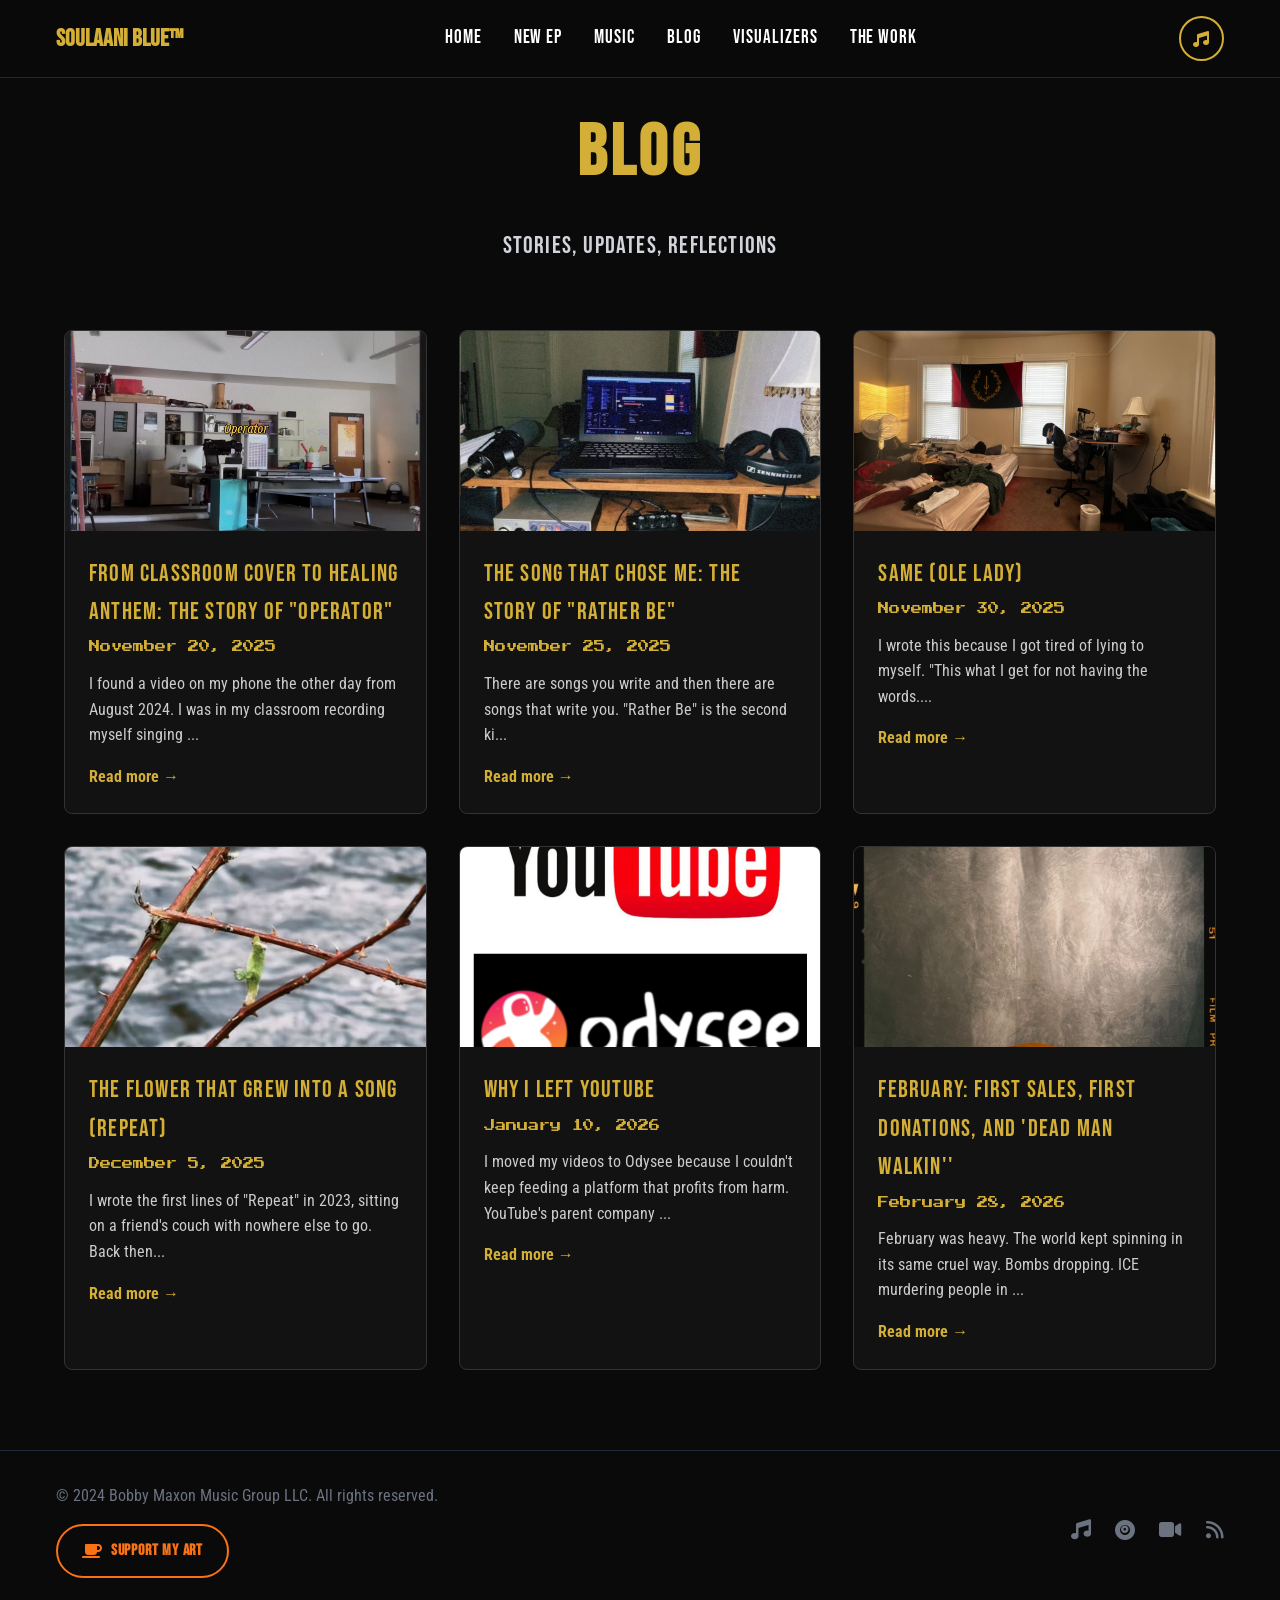
==== blog.html @ 92294f5b "Update blog.html" ====
<!DOCTYPE html>
<html lang="en">
<head>
    <meta charset="UTF-8">
    <meta name="viewport" content="width=device-width, initial-scale=1.0">
    <title>Blog - Soulaani Blue</title>
    <meta name="description" content="Stories, updates, and reflections from Soulaani Blue's journey.">
    <link rel="alternate" type="application/rss+xml" title="Soulaani Blue Blog RSS" href="/rss.xml" />

    <!-- Favicons -->
    <link rel="icon" type="image/png" href="/favicon-96x96.png" sizes="96x96" />
    <link rel="icon" type="image/svg+xml" href="/favicon.svg" />
    <link rel="shortcut icon" href="/favicon.ico" />
    <link rel="apple-touch-icon" sizes="180x180" href="/apple-touch-icon.png" />
    <meta name="apple-mobile-web-app-title" content="SoulaaniBlue" />
    <link rel="manifest" href="/site.webmanifest" />
    <link rel="icon" type="image/png" sizes="192x192" href="/web-app-manifest-192x192.png">
    <link rel="icon" type="image/png" sizes="512x512" href="/web-app-manifest-512x512.png">

    <!-- Fonts & Icons -->
    <link rel="preconnect" href="https://fonts.gstatic.com" crossorigin>
    <link href="https://fonts.googleapis.com/css2?family=Bebas+Neue&family=Roboto+Condensed:wght@400;700&family=Press+Start+2P&display=swap" rel="stylesheet">
    <link rel="stylesheet" href="https://cdnjs.cloudflare.com/ajax/libs/font-awesome/6.4.0/css/all.min.css">

    <!-- Umami Privacy-focused Analytics -->
    <script defer src="https://cloud.umami.is/script.js" data-website-id="b070a971-225f-4434-a7c5-e781f37f6ea0"></script>

    <!-- Shared stylesheet -->
    <link rel="stylesheet" href="style.css">

    <!-- Blog-only styles (not in shared style.css) -->
    <style>
        .blog-grid {
            display: grid;
            grid-template-columns: 1fr;
            gap: 2rem;
            max-width: 72rem;
            margin: 0 auto;
        }
        @media (min-width: 768px) {
            .blog-grid { grid-template-columns: repeat(2, 1fr); }
        }
        @media (min-width: 1024px) {
            .blog-grid { grid-template-columns: repeat(3, 1fr); }
        }
        .blog-title {
            font-size: 1.5rem;
            margin-bottom: 0.5rem;
        }
        .blog-meta {
            color: var(--gold);
            margin-bottom: 1rem;
        }
        .blog-excerpt {
            color: #ccc;
            margin-bottom: 1rem;
        }
        .blog-full-post p {
            margin-bottom: 1.5rem;
            font-size: 1.2rem;
        }
        .blog-full-post .lead {
            font-size: 1.4rem;
            font-weight: 300;
            border-left: 4px solid var(--gold);
            padding-left: 1.5rem;
        }
        .blog-full-post img {
            max-width: 100%;
            border-radius: 8px;
            margin: 2rem 0;
        }
        .blog-full-post .image-caption {
            text-align: center;
            color: #aaa;
            font-size: 0.9rem;
            margin-top: -1.5rem;
            margin-bottom: 2rem;
        }
        .blog-links a {
            transition: all 0.3s ease;
        }
        .blog-links a:hover {
            transform: translateY(-3px) scale(1.02);
            box-shadow: 0 8px 20px rgba(212,175,55,0.3);
        }
    </style>
</head>
<body class="min-h-screen">

    <!-- Navigation -->
    <nav class="navbar">
        <div class="container nav-inner">
            <a href="index.html" class="nav-brand">SOULAANI BLUE&trade;</a>
            <div class="nav-links">
                <a href="index.html" class="nav-link">HOME</a>
                <a href="ep.html" class="nav-link">NEW EP</a>
                <a href="music.html" class="nav-link">MUSIC</a>
                <a href="blog.html" class="nav-link">BLOG</a>
                <a href="visualizers.html" class="nav-link">VISUALIZERS</a>
                <a href="work.html" class="nav-link">THE WORK</a>
            </div>
            <div class="nav-social-desktop">
                <a href="https://audiomack.com/soulaaniblue" target="_blank" class="social-icon" aria-label="Audiomack"><i class="fas fa-music"></i></a>
            </div>
            <button class="mobile-menu-toggle" id="menu-toggle" aria-expanded="false" aria-label="Toggle mobile menu">
                <i class="fas fa-bars"></i>
            </button>
        </div>
        <div class="mobile-menu" id="mobile-menu">
            <a href="index.html" class="nav-link">HOME</a>
            <a href="ep.html" class="nav-link">NEW EP</a>
            <a href="music.html" class="nav-link">MUSIC</a>
            <a href="blog.html" class="nav-link">BLOG</a>
            <a href="visualizers.html" class="nav-link">VISUALIZERS</a>
            <a href="work.html" class="nav-link">THE WORK</a>
            <div class="mobile-social">
                <a href="https://audiomack.com/soulaaniblue" target="_blank" class="social-icon"><i class="fas fa-music"></i></a>
                <a href="https://rednote.com/Soulaaniblue" target="_blank" class="social-icon"><i class="fas fa-record-vinyl"></i></a>
                <a href="https://odysee.com/@soulaaniblue:f" target="_blank" class="social-icon"><i class="fas fa-video"></i></a>
            </div>
        </div>
    </nav>

    <!-- Main Content -->
    <main class="pt-24 pb-20">
        <div class="container">
            <h1 class="text-5xl md:text-7xl font-bold mb-4 text-center text-gold slide-up">BLOG</h1>
            <h2 class="text-xl md:text-2xl text-gray-300 mb-16 text-center slide-up delay-100">STORIES, UPDATES, REFLECTIONS</h2>
            <div class="blog-grid slide-up delay-200" id="blog-grid"></div>
        </div>
    </main>

    <!-- Footer -->
    <footer class="footer">
        <div class="container footer-inner">
            <div class="footer-copyright">
                <p>&copy; 2024 Bobby Maxon Music Group LLC. All rights reserved.</p>
                <a href="https://buymeacoffee.com/soulaaniblue" target="_blank" class="btn btn--orange inline-flex mt-4">
                    <i class="fas fa-coffee mr-2"></i> SUPPORT MY ART
                </a>
            </div>
            <div class="footer-links">
                <a href="https://audiomack.com/soulaaniblue" target="_blank" aria-label="Audiomack"><i class="fas fa-music"></i></a>
                <a href="https://rednote.com/Soulaaniblue" target="_blank" aria-label="Rednote"><i class="fas fa-record-vinyl"></i></a>
                <a href="https://odysee.com/@soulaaniblue:f" target="_blank" aria-label="Odysee"><i class="fas fa-video"></i></a>
                <a href="/rss.xml" target="_blank" aria-label="RSS Feed"><i class="fas fa-rss"></i></a>
            </div>
        </div>
    </footer>

    <!-- Modal for Full Post -->
    <div id="postModal" class="modal">
        <div class="modal-content">
            <span class="close-modal" id="closeModalBtn">&times;</span>
            <div id="modalContent"></div>
        </div>
    </div>

    <!-- Newsletter Popup -->
    <div id="newsletter-popup" class="newsletter-overlay hidden">
        <div class="newsletter-box">
            <button id="close-popup" class="newsletter-close">&times;</button>
            <h3 class="text-2xl font-bold text-gold mb-3">Stay Connected</h3>
            <p class="text-gray-300 mb-6">Get new music, stories, and mutual aid updates straight to your inbox.</p>
            <form class="newsletter-form" action="https://formspree.io/f/xvgaqgjb" method="POST">
                <input type="text" name="name" placeholder="Your Name" required>
                <input type="email" name="email" placeholder="Your Email" required>
                <button type="submit" class="btn--subscribe w-full">SUBSCRIBE</button>
            </form>
            <p class="text-xs text-gray-500 mt-4 text-center">No spam, only real updates. Unsubscribe anytime.</p>
        </div>
    </div>

    <!-- Shared site scripts (mobile menu + newsletter popup) -->
    <script src="site.js" defer></script>

    <!-- Blog data and rendering -->
    <script src="blog.js" defer></script>
</body>
</html>
---- style.css ----
/* ===== CSS Custom Properties ===== */
:root {
    --gold: #D4AF37;
    --deep-red: #8B0000;
    --soft-blue: #1E90FF;
    --black: #000;
    --rich-black: #0A0A0A;
    --color-white: #fff;
    --color-red: #8B0000;
    --color-gold: #D4AF37;
    --color-black: #000;
    --earth-brown: #8B7355;
    --warm-cream: #F5F1E6;
    --soft-green: #3A5F49;
    --gray-800: #1F2937;
    --gray-900: #111827;
    --orange-500: #F97316;
    --orange-600: #EA580C;
    --purple-600: #9333EA;
    --teal-500: #14B8A6;
}

/* ===== Reset & Base ===== */
*, *::before, *::after { box-sizing: border-box; margin: 0; padding: 0; }
body {
    font-family: 'Roboto Condensed', 'Lato', sans-serif;
    font-weight: 400;
    line-height: 1.6;
    background-color: var(--rich-black);
    color: #fff;
    scroll-behavior: smooth;
    overflow-x: hidden;
}
a { text-decoration: none; color: inherit; }

/* ===== Typography ===== */
h1, h2, h3, h4, h5, h6,
.impact-font,
.nav-link,
button,
.gold-text {
    font-family: 'Bebas Neue', 'Montserrat', sans-serif;
    letter-spacing: 0.05em;
    text-transform: uppercase;
    font-weight: 400;
}
h1 { font-size: 5rem; }
h2 { font-size: 3.5rem; }
h3 { font-size: 2.5rem; }
h4 { font-size: 1.8rem; }

.pixel-font,
.release-badge,
.new-badge,
.blog-meta {
    font-family: 'Press Start 2P', cursive;
    text-transform: none;
    letter-spacing: 0;
    font-size: 0.7rem;
    line-height: 1.4;
}

/* ===== Utility Helpers (kept minimal) ===== */
.text-gold { color: var(--gold); }
.text-white { color: #fff; }
.text-gray-300 { color: #d1d5db; }
.text-gray-400 { color: #9ca3af; }
.text-gray-500 { color: #6b7280; }
.text-black { color: #000; }
.text-center { text-align: center; }
.text-right { text-align: right; }
.text-sm { font-size: 0.875rem; }
.text-xs { font-size: 0.75rem; }
.mb-2 { margin-bottom: 0.5rem; }
.mb-4 { margin-bottom: 1rem; }
.mb-6 { margin-bottom: 1.5rem; }
.mb-8 { margin-bottom: 2rem; }
.mb-12 { margin-bottom: 3rem; }
.mb-16 { margin-bottom: 4rem; }
.mt-4 { margin-top: 1rem; }
.mt-6 { margin-top: 1.5rem; }
.mt-8 { margin-top: 2rem; }
.mt-12 { margin-top: 3rem; }
.mr-2 { margin-right: 0.5rem; }
.mr-3 { margin-right: 0.75rem; }
.font-bold { font-weight: 700; }
.rounded-full { border-radius: 9999px; }
.rounded-lg { border-radius: 0.5rem; }
.rounded-xl { border-radius: 0.75rem; }
.shadow-2xl { box-shadow: 0 25px 50px -12px rgba(0,0,0,0.5); }
.w-full { width: 100%; }
.h-full { height: 100%; }
.max-w-2xl { max-width: 42rem; }
.max-w-3xl { max-width: 48rem; }
.max-w-4xl { max-width: 56rem; }
.max-w-5xl { max-width: 64rem; }
.max-w-md { max-width: 28rem; }
.max-w-lg { max-width: 32rem; }
.relative { position: relative; }
.absolute { position: absolute; }
.fixed { position: fixed; }
.hidden { display: none; }
.block { display: block; }
.inline-block { display: inline-block; }
.inline-flex { display: inline-flex; }
.flex { display: flex; }
.flex-col { flex-direction: column; }
.items-center { align-items: center; }
.justify-center { justify-content: center; }
.justify-between { justify-content: space-between; }
.gap-4 { gap: 1rem; }
.gap-6 { gap: 1.5rem; }
.gap-8 { gap: 2rem; }
.gap-12 { gap: 3rem; }
.space-x-4 > * + * { margin-left: 1rem; }
.space-x-6 > * + * { margin-left: 1.5rem; }
.space-x-8 > * + * { margin-left: 2rem; }
.space-y-4 > * + * { margin-top: 1rem; }
.space-y-2 > * + * { margin-top: 0.5rem; }

/* ===== Layout Containers ===== */
.container {
    width: 100%;
    max-width: 1200px;
    margin-left: auto;
    margin-right: auto;
    padding-left: 1rem;
    padding-right: 1rem;
}

/* ===== Skip Navigation ===== */
.skip-nav {
    position: absolute;
    top: -40px;
    left: 6px;
    background: var(--gold);
    color: var(--black);
    padding: 8px;
    text-decoration: none;
    font-weight: bold;
    z-index: 10000;
    border-radius: 0 0 4px 4px;
    transition: top 0.3s ease;
}
.skip-nav:focus { top: 0; }

/* ===== Navigation ===== */
.navbar {
    position: fixed;
    width: 100%;
    z-index: 50;
    background-color: rgba(10,10,10,0.95);
    border-bottom: 1px solid #1F2937;
}
.nav-inner {
    display: flex;
    justify-content: space-between;
    align-items: center;
    padding: 1rem;
}
.nav-brand {
    font-family: 'Bebas Neue', sans-serif;
    font-size: 1.5rem;
    line-height: 2rem;
    font-weight: 700;
    color: var(--gold);
}
.nav-links {
    display: none; /* hidden on mobile */
    gap: 2rem;
}
@media (min-width: 768px) {
    .nav-links { display: flex; }
}
.nav-link {
    font-size: 1.2rem;
    color: #fff;
    position: relative;
    transition: color 0.3s ease;
}
.nav-link:hover { color: var(--gold); }
.nav-link::after {
    content: '';
    position: absolute;
    width: 0;
    height: 3px;
    bottom: -5px;
    left: 0;
    background: linear-gradient(90deg, var(--gold), var(--deep-red));
    transition: width 0.4s ease;
}
.nav-link:hover::after { width: 100%; }

.nav-social-desktop {
    display: none; /* hidden on mobile */
    align-items: center;
    gap: 1rem;
}
@media (min-width: 768px) {
    .nav-social-desktop { display: flex; }
}

.mobile-menu-toggle {
    display: block;
    background: none;
    border: none;
    color: var(--gold);
    font-size: 1.5rem;
    cursor: pointer;
}
@media (min-width: 768px) {
    .mobile-menu-toggle { display: none; }
}

/* Mobile dropdown */
.mobile-menu {
    display: none;
    flex-direction: column;
    gap: 1rem;
    padding: 1rem;
    background-color: rgba(10,10,10,0.95);
    border-top: 1px solid #1F2937;
}
.mobile-menu.open { display: flex; }
.mobile-menu .nav-link { color: var(--gold); }
.mobile-menu .nav-link:hover { color: #fff; }
.mobile-social {
    display: flex;
    justify-content: center;
    gap: 1rem;
    padding-top: 1rem;
}

/* Social icons (reusable) */
.social-icon {
    width: 45px;
    height: 45px;
    display: flex;
    align-items: center;
    justify-content: center;
    border-radius: 50%;
    border: 2px solid var(--gold);
    color: var(--gold);
    transition: all 0.3s ease;
}
.social-icon:hover {
    transform: scale(1.1) translateY(-5px);
    background: var(--gold);
    color: black;
}

/* ===== Hero Section ===== */
.hero-section {
    background: linear-gradient(rgba(10,10,10,0.65), rgba(10,10,10,0.85)), url('/images/hero.webp');
    background-size: cover;
    background-position: center center;
    background-repeat: no-repeat;
    background-attachment: fixed;
    min-height: 100vh;
    position: relative;
    padding-top: 6rem;
    display: flex;
    align-items: center;
    justify-content: center;
}

/* ===== Buttons ===== */
.btn {
    display: inline-flex;
    align-items: center;
    justify-content: center;
    padding: 0.75rem 1.5rem;
    border-radius: 9999px;
    font-weight: 700;
    font-family: 'Bebas Neue', sans-serif;
    letter-spacing: 0.05em;
    text-transform: uppercase;
    transition: all 0.3s ease;
    cursor: pointer;
    border: 2px solid transparent;
}
.btn--gold {
    border-color: var(--gold);
    color: var(--gold);
    background: transparent;
}
.btn--gold:hover {
    background: rgba(212,175,55,0.1);
    transform: translateY(-3px) scale(1.02);
    box-shadow: 0 8px 20px rgba(212,175,55,0.3);
}
.btn--orange {
    border-color: var(--orange-500);
    color: var(--orange-500);
    background: transparent;
}
.btn--orange:hover {
    background: rgba(249,115,22,0.1);
    transform: translateY(-3px) scale(1.02);
    box-shadow: 0 8px 20px rgba(249,115,22,0.3);
}
.btn--audiomack {
    background-color: #ff6900;
    color: white;
}
.btn--audiomack:hover {
    background-color: #e65c00;
    transform: translateY(-2px) scale(1.02);
    box-shadow: 0 8px 20px rgba(255,105,0,0.3);
}
.btn--bandcamp {
    background-color: #629aa9;
    color: white;
}
.btn--bandcamp:hover {
    background-color: #4f7e8a;
    transform: translateY(-2px) scale(1.02);
    box-shadow: 0 8px 20px rgba(98,154,169,0.3);
}
.btn--purple {
    border-color: var(--purple-600);
    color: white;
    background: transparent;
}
.btn--purple:hover {
    background: rgba(147,51,234,0.1);
    transform: translateY(-3px) scale(1.02);
    box-shadow: 0 8px 20px rgba(147,51,234,0.3);
}
.btn--subscribe {
    background: linear-gradient(to right, #D4AF37, #ca8a04);
    color: black;
    padding: 0.75rem 1.5rem;
    border-radius: 0.5rem;
    font-weight: 700;
    transition: all 0.3s ease;
}
.btn--subscribe:hover {
    background: linear-gradient(to right, #e5c158, #dba108);
    transform: translateY(-2px);
}

/* ===== Music Cards ===== */
.music-card {
    background: rgba(20,20,20,0.7);
    border: 1px solid rgba(212,175,55,0.1);
    padding: 2rem;
    border-radius: 8px;
    display: flex;
    flex-direction: column;
    align-items: center;
    text-align: center;
    gap: 1.5rem;
    transition: all 0.4s cubic-bezier(0.175, 0.885, 0.32, 1.275);
}
@media (min-width: 768px) {
    .music-card {
        flex-direction: row;
        text-align: left;
    }
}
.music-card:hover {
    transform: translateY(-8px);
    background: rgba(30,30,30,0.9);
    box-shadow: 0 15px 30px rgba(212,175,55,0.15);
    border-color: rgba(212,175,55,0.3);
}
.music-card__image {
    width: 100%;
    max-width: 300px;
    height: auto;
    border-radius: 8px;
    flex-shrink: 0;
}
.music-card__content {
    flex: 1;
}

/* ===== EP Card ===== */
.ep-card {
    display: block;
    text-align: center;
    background: rgba(15,15,15,0.9);
    border-top: 4px solid var(--deep-red);
    padding: 2rem;
    border-radius: 8px;
    transition: all 0.4s ease;
}
.ep-card:hover {
    transform: translateY(-5px);
    box-shadow: 0 10px 25px rgba(139,0,0,0.2);
    border-top: 4px solid var(--gold);
}

/* ===== Blog Card ===== */
.blog-card {
    background: rgba(20,20,20,0.8);
    border: 1px solid #333;
    border-radius: 8px;
    overflow: hidden;
    cursor: pointer;
    transition: transform 0.3s ease, box-shadow 0.3s ease, border-color 0.3s ease;
}
.blog-card:hover {
    transform: translateY(-5px);
    box-shadow: 0 10px 25px rgba(212,175,55,0.2);
    border-color: var(--gold);
}
.blog-card__image {
    height: 200px;
    background-size: cover;
    background-position: center;
}
.blog-card__body {
    padding: 1.5rem;
}
.read-more {
    color: var(--gold);
    font-weight: bold;
    transition: all 0.3s ease;
}
.read-more:hover {
    color: #fff;
    transform: translateX(5px);
    display: inline-block;
}

/* ===== Modal ===== */
.modal {
    display: none;
    position: fixed;
    top: 0;
    left: 0;
    width: 100%;
    height: 100%;
    background: rgba(0,0,0,0.95);
    z-index: 1000;
    overflow-y: auto;
}
.modal.active { display: block; }
.modal-content {
    max-width: 800px;
    margin: 80px auto;
    padding: 2rem;
    background: var(--rich-black);
    border: 1px solid var(--gold);
    border-radius: 8px;
    position: relative;
}
.close-modal {
    position: absolute;
    top: 10px;
    right: 20px;
    font-size: 2rem;
    color: var(--gold);
    cursor: pointer;
    transition: transform 0.3s ease;
}
.close-modal:hover { transform: scale(1.2); }

/* ===== Footer ===== */
.footer {
    border-top: 1px solid #1F2937;
    background-color: rgba(10,10,10,0.95);
    padding: 2rem 0;
}
.footer-inner {
    display: flex;
    flex-direction: column;
    align-items: center;
    gap: 1rem;
}
@media (min-width: 768px) {
    .footer-inner { flex-direction: row; justify-content: space-between; }
}
.footer-copyright {
    text-align: center;
    color: #6b7280;
    margin-bottom: 1rem;
}
@media (min-width: 768px) {
    .footer-copyright { text-align: left; margin-bottom: 0; }
}
.footer-links {
    display: flex;
    gap: 1.5rem;
}
.footer-links a {
    color: #6b7280;
    font-size: 1.25rem;
    transition: color 0.3s ease;
}
.footer-links a:hover { color: var(--gold); }

/* ===== Newsletter Popup ===== */
.newsletter-overlay {
    position: fixed;
    inset: 0;
    display: flex;
    align-items: center;
    justify-content: center;
    z-index: 50;
    background: rgba(0,0,0,0.7);
    backdrop-filter: blur(3px);
    transition: opacity 0.3s ease;
}
.newsletter-overlay.hidden { display: none; }
.newsletter-box {
    background: var(--rich-black);
    border: 1px solid var(--gold);
    border-radius: 0.5rem;
    padding: 2rem;
    max-width: 28rem;
    width: 90%;
    position: relative;
    box-shadow: 0 25px 50px -12px rgba(0,0,0,0.5);
}
.newsletter-close {
    position: absolute;
    top: 0.5rem;
    right: 0.5rem;
    background: none;
    border: none;
    color: #9ca3af;
    font-size: 1.5rem;
    cursor: pointer;
    transition: color 0.3s ease;
}
.newsletter-close:hover { color: var(--gold); }
.newsletter-form input {
    width: 100%;
    padding: 0.75rem 1rem;
    background: #1F2937;
    border: none;
    border-radius: 0.5rem;
    color: white;
    margin-bottom: 1rem;
}
.newsletter-form input:focus {
    outline: 2px solid var(--gold);
}

/* ===== Work Page Overrides (scoped) ===== */
body.work-page {
    background-color: var(--warm-cream);
    color: #333;
}
.work-page h1,
.work-page h2,
.work-page h3,
.work-page .nav-link {
    color: var(--earth-brown);
}
.work-page .nav-link::after {
    background: linear-gradient(90deg, var(--earth-brown), var(--soft-green));
}
.work-page .section-title {
    font-size: 2rem;
    margin: 4rem 0 2rem;
    color: var(--soft-green);
    border-bottom: 2px solid rgba(139,115,85,0.1);
    padding-bottom: 0.5rem;
}
.work-page .content-block {
    margin-bottom: 2.5rem;
    padding: 2rem;
    background: rgba(255,255,255,0.9);
    border-radius: 8px;
    box-shadow: 0 4px 12px rgba(0,0,0,0.05);
}
.work-page .quote {
    font-size: 1.25rem;
    font-style: italic;
    color: var(--earth-brown);
    border-left: 3px solid var(--soft-green);
    padding-left: 1.5rem;
    margin: 2rem 0;
}
.work-page .action-buttons {
    display: flex;
    flex-direction: column;
    gap: 1.5rem;
    margin: 3rem 0;
}
@media (min-width: 768px) {
    .work-page .action-buttons { flex-direction: row; justify-content: center; }
}
.work-page .btn-music {
    background: linear-gradient(135deg, var(--earth-brown), #A68A64);
    color: white;
    padding: 1rem 2rem;
    border-radius: 50px;
    font-weight: 700;
    font-family: 'Bebas Neue', sans-serif;
    letter-spacing: 0.05em;
    text-transform: uppercase;
    text-align: center;
}
.work-page .btn-donate {
    background: linear-gradient(135deg, var(--soft-green), #4A7D5E);
    color: white;
    padding: 1rem 2rem;
    border-radius: 50px;
    font-weight: 700;
    font-family: 'Bebas Neue', sans-serif;
    letter-spacing: 0.05em;
    text-transform: uppercase;
    text-align: center;
}
.work-page .values-grid {
    display: grid;
    grid-template-columns: repeat(auto-fit, minmax(250px,1fr));
    gap: 2rem;
    margin: 3rem 0;
}
.work-page .value-item {
    text-align: center;
    padding: 2rem;
    background: rgba(255,255,255,0.9);
    border-radius: 8px;
    box-shadow: 0 4px 12px rgba(0,0,0,0.05);
}

/* ===== Animations & Effects ===== */
.fade-in { animation: fadeIn 1.2s ease-out forwards; }
@keyframes fadeIn { from { opacity: 0; } to { opacity: 1; } }
.slide-up {
    opacity: 0;
    transform: translateY(30px);
    animation: slideUp 1s cubic-bezier(0.22,0.61,0.36,1) forwards;
}
@keyframes slideUp {
    from { transform: translateY(30px); opacity: 0; }
    to { transform: translateY(0); opacity: 1; }
}
.delay-100 { animation-delay: 100ms; }
.delay-200 { animation-delay: 200ms; }
.delay-300 { animation-delay: 300ms; }
.delay-400 { animation-delay: 400ms; }
.delay-500 { animation-delay: 500ms; }

.btn-pulse {
    animation: pulse 2s infinite;
    position: relative;
    overflow: hidden;
}
.btn-pulse::before {
    content: '';
    position: absolute;
    top: 0;
    left: -100%;
    width: 100%;
    height: 100%;
    background: linear-gradient(90deg, transparent, rgba(255,255,255,0.2), transparent);
    animation: shine 3s infinite;
}
@keyframes pulse {
    0% { box-shadow: 0 0 0 0 rgba(212,175,55,0.7); }
    70% { box-shadow: 0 0 0 15px rgba(212,175,55,0); }
    100% { box-shadow: 0 0 0 0 rgba(212,175,55,0); }
}
@keyframes shine {
    100% { transform: translateX(100%); }
}

@keyframes bounce {
    0%,20%,50%,80%,100% { transform: translateY(0); }
    40% { transform: translateY(-20px); }
    60% { transform: translateY(-10px); }
}
.animate-bounce { animation: bounce 2s infinite; }

::-webkit-scrollbar { width: 8px; }
::-webkit-scrollbar-track { background: var(--rich-black); }
::-webkit-scrollbar-thumb { background: var(--gold); border-radius: 4px; }
::-webkit-scrollbar-thumb:hover { background: #c9a227; }

/* ===== Additional utility classes used by index.html and others ===== */
.bg-deep-red { background-color: var(--deep-red); }
.bg-rich-black { background-color: var(--rich-black); }
.bg-gray-900 { background-color: var(--gray-900); }
.gold-border { border-color: var(--gold); }
.border-gold-500 { border-color: var(--gold); }
.hover\:text-gold-500:hover { color: var(--gold); }
.text-gold-500 { color: var(--gold); }

/* ===== Missing utility classes (commonly used in the site) ===== */

/* Font Sizes */
.text-xl   { font-size: 1.25rem; }
.text-2xl  { font-size: 1.5rem; }
.text-3xl  { font-size: 1.875rem; }
.text-4xl  { font-size: 2.25rem; }
.text-5xl  { font-size: 3rem; }
.text-7xl  { font-size: 4.5rem; }
.text-8xl  { font-size: 6rem; }

@media (min-width: 768px) {
    .md\:text-2xl  { font-size: 1.5rem; }
    .md\:text-4xl  { font-size: 2.25rem; }
    .md\:text-5xl  { font-size: 3rem; }
    .md\:text-7xl  { font-size: 4.5rem; }
    .md\:text-8xl  { font-size: 6rem; }
}

/* Letter Spacing */
.tracking-wider { letter-spacing: 0.05em; }
.tracking-tight { letter-spacing: -0.025em; }

/* Line Height */
.leading-relaxed { line-height: 1.625; }

/* Grid helpers */
.grid {
    display: grid;
}
.grid-cols-1 {
    grid-template-columns: repeat(1, minmax(0, 1fr));
}
@media (min-width: 768px) {
    .md\:grid-cols-2 { grid-template-columns: repeat(2, minmax(0, 1fr)); }
}
@media (min-width: 1024px) {
    .lg\:grid-cols-3 { grid-template-columns: repeat(3, minmax(0, 1fr)); }
}

/* Additional margin/padding helpers */
.mx-auto { margin-left: auto; margin-right: auto; }
.my-12 { margin-top: 3rem; margin-bottom: 3rem; }
.pt-24 { padding-top: 6rem; }
.pb-20 { padding-bottom: 5rem; }
.py-16 { padding-top: 4rem; padding-bottom: 4rem; }
.py-20 { padding-top: 5rem; padding-bottom: 5rem; }
.px-4 { padding-left: 1rem; padding-right: 1rem; }
.p-4 { padding: 1rem; }
.p-6 { padding: 1.5rem; }
.p-8 { padding: 2rem; }
.space-y-4 > * + * { margin-top: 1rem; }

/* Background opacity helpers */
.bg-opacity-50 { background-color: rgba(0,0,0,0.5); }
.bg-opacity-95 { background-color: rgba(10,10,10,0.95); }

/* Hover transform helpers */
.hover\:scale-105:hover { transform: scale(1.05); }
.hover\:shadow-xl:hover { box-shadow: 0 20px 25px -5px rgba(0,0,0,0.1), 0 10px 10px -5px rgba(0,0,0,0.04); }
.hover\:shadow-yellow-500\/30:hover { box-shadow: 0 10px 15px -3px rgba(212,175,55,0.3); }
.hover\:shadow-purple-500\/30:hover { box-shadow: 0 10px 15px -3px rgba(147,51,234,0.3); }
.hover\:shadow-orange-500\/30:hover { box-shadow: 0 10px 15px -3px rgba(249,115,22,0.3); }
.hover\:shadow-green-500\/30:hover { box-shadow: 0 10px 15px -3px rgba(34,197,94,0.3); }
.hover\:shadow-red-500\/30:hover { box-shadow: 0 10px 15px -3px rgba(239,68,68,0.3); }

/* More hover colors */
.hover\:bg-yellow-900:hover { background-color: rgba(120,53,15,0.2); }
.hover\:bg-purple-900:hover { background-color: rgba(88,28,135,0.2); }
.hover\:bg-orange-900:hover { background-color: rgba(124,45,18,0.2); }
.hover\:bg-gray-700:hover { background-color: #374151; }

/* Transform helpers */
.rotate-0 { transform: rotate(0deg); }
.hover\:rotate-1:hover { transform: rotate(1deg); }
.active\:scale-95:active { transform: scale(0.95); }
.active\:translate-y-0:active { transform: translateY(0); }

/* Gradient backgrounds */
.bg-gradient-to-r { background-image: linear-gradient(to right, var(--tw-gradient-from), var(--tw-gradient-to)); }
.bg-gradient-to-b { background-image: linear-gradient(to bottom, var(--tw-gradient-from), var(--tw-gradient-to)); }
.from-yellow-500 { --tw-gradient-from: #eab308; }
.from-yellow-600 { --tw-gradient-from: #ca8a04; }
.to-yellow-600 { --tw-gradient-to: #ca8a04; }
.to-yellow-800 { --tw-gradient-to: #854d0e; }
.from-green-600 { --tw-gradient-from: #16a34a; }
.to-green-800 { --tw-gradient-to: #166534; }
.from-red-800 { --tw-gradient-from: #991b1b; }
.to-red-900 { --tw-gradient-to: #7f1d1d; }
.from-rich-black { --tw-gradient-from: var(--rich-black); }
.to-gray-900 { --tw-gradient-to: var(--gray-900); }

/* General transition */
.transition { transition: all 0.3s ease; }
.transition-all { transition: all 0.3s ease; }
.duration-300 { transition-duration: 0.3s; }
.duration-500 { transition-duration: 0.5s; }

/* Border helpers */
.border-2 { border-width: 2px; }
.border-4 { border-width: 4px; }
.border-b { border-bottom-width: 1px; }
.border-t { border-top-width: 1px; }
.border-gray-800 { border-color: #1F2937; }
.border-gray-200 { border-color: #e5e7eb; }
.border-white { border-color: #fff; }
.border-orange-500 { border-color: var(--orange-500); }
.border-purple-500 { border-color: #8b5cf6; }
.border-orange-300 { border-color: #fdba74; }

/* Ring for focus */
.focus\:ring-2:focus { outline: 2px solid var(--tw-ring-color); }
.focus\:ring-gold-500:focus { --tw-ring-color: var(--gold); }

/* Text colors */
.text-orange-500 { color: #f97316; }
.text-purple-500 { color: #8b5cf6; }
.text-teal-500 { color: #14b8a6; }
.text-green-400 { color: #4ade80; }
.text-orange-300 { color: #fdba74; }
.text-orange-200 { color: #fed7aa; }
.text-warm-cream { color: var(--warm-cream); }
.text-earth-brown { color: var(--earth-brown); }

/* Width helpers */
.max-w-xs { max-width: 20rem; }
.max-w-2xl { max-width: 42rem; }
.max-w-6xl { max-width: 72rem; }

/* Height and shadow helpers for the progress bar */
.h-6 { height: 1.5rem; }
.shadow-inner { box-shadow: inset 0 2px 4px rgba(0,0,0,0.1); }

/* Animation */
.animate-pulse { animation: pulse 2s cubic-bezier(0.4, 0, 0.6, 1) infinite; }
@keyframes pulse {
    0%, 100% { opacity: 1; }
    50% { opacity: .5; }
}

/* Group hover */
.group:hover .group-hover\:text-gold-500 { color: var(--gold); }
.group:hover .group-hover\:scale-110 { transform: scale(1.1); }
.group:hover .group-hover\:underline { text-decoration: underline; }

/* Additional margin top */
.mt-2 { margin-top: 0.5rem; }
.mt-16 { margin-top: 4rem; }
.mt-24 { margin-top: 6rem; }
.mb-10 { margin-bottom: 2.5rem; }
.mb-3 { margin-bottom: 0.75rem; }
.ml-2 { margin-left: 0.5rem; }

/* Padding helpers */
.pt-32 { padding-top: 8rem; }
.pt-4 { padding-top: 1rem; }
.py-3 { padding-top: 0.75rem; padding-bottom: 0.75rem; }
.py-4 { padding-top: 1rem; padding-bottom: 1rem; }
.px-6 { padding-left: 1.5rem; padding-right: 1.5rem; }
.px-8 { padding-left: 2rem; padding-right: 2rem; }
.py-2 { padding-top: 0.5rem; padding-bottom: 0.5rem; }

/* Override some default heading sizes for smaller screens */
@media (max-width: 768px) {
    h1 { font-size: 3rem; }
    h2 { font-size: 2.5rem; }
}
/* ===== Override browser autofill styles ===== */
input:-webkit-autofill,
input:-webkit-autofill:hover,
input:-webkit-autofill:focus,
input:-webkit-autofill:active {
    -webkit-box-shadow: 0 0 0 1000px #1F2937 inset !important;
    -webkit-text-fill-color: #fff !important;
    caret-color: #fff;
    transition: background-color 5000s ease-in-out 0s;
}
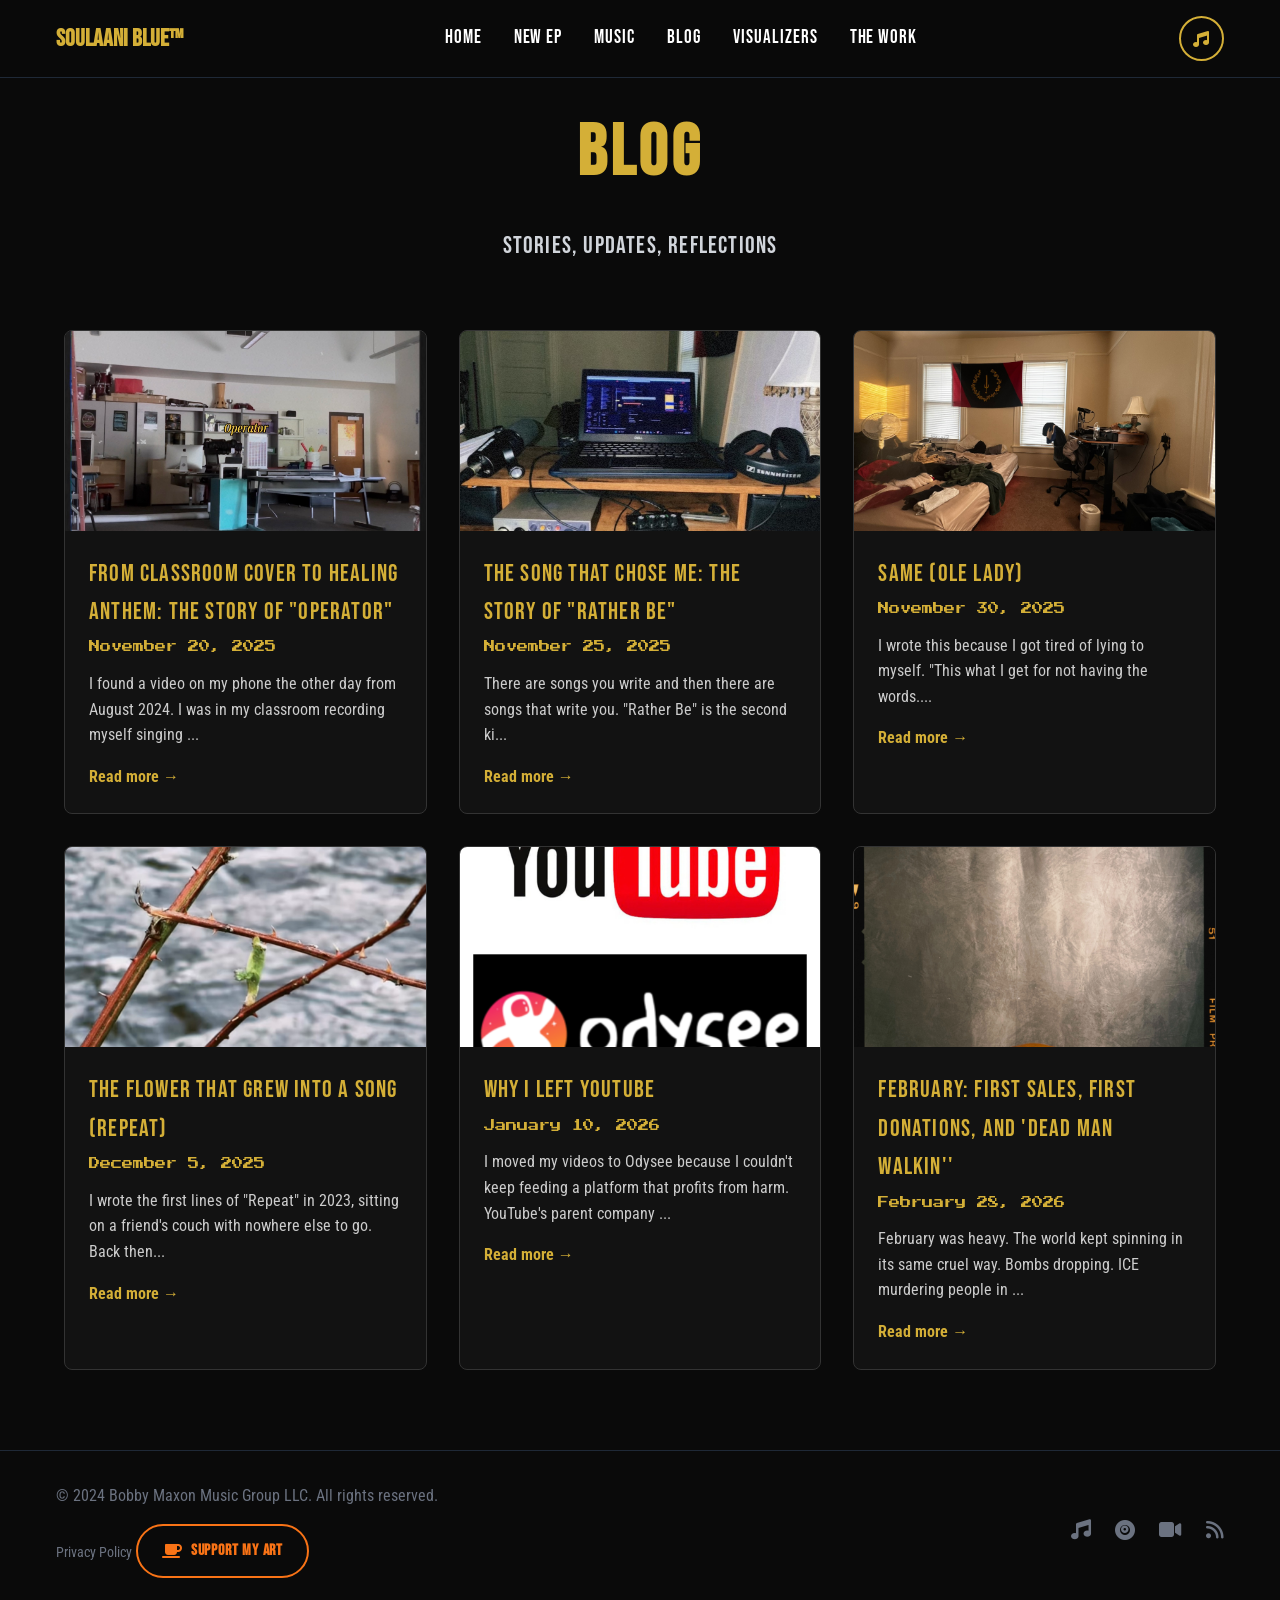
==== commit c5c60063: "Refactor footer section with accessibility improvements" ====
--- a/blog.html
+++ b/blog.html
@@ -54,6 +54,12 @@
         .blog-excerpt {
             color: #ccc;
             margin-bottom: 1rem;
+        }
+        .blog-card__image {
+            width: 100%;
+            height: 200px;
+            object-fit: cover;
+            display: block;
         }
         .blog-full-post p {
             margin-bottom: 1.5rem;
@@ -132,22 +138,23 @@
     </main>
 
     <!-- Footer -->
-    <footer class="footer">
-        <div class="container footer-inner">
-            <div class="footer-copyright">
-                <p>&copy; 2024 Bobby Maxon Music Group LLC. All rights reserved.</p>
-                <a href="https://buymeacoffee.com/soulaaniblue" target="_blank" class="btn btn--orange inline-flex mt-4">
-                    <i class="fas fa-coffee mr-2"></i> SUPPORT MY ART
-                </a>
-            </div>
-            <div class="footer-links">
-                <a href="https://audiomack.com/soulaaniblue" target="_blank" aria-label="Audiomack"><i class="fas fa-music"></i></a>
-                <a href="https://rednote.com/Soulaaniblue" target="_blank" aria-label="Rednote"><i class="fas fa-record-vinyl"></i></a>
-                <a href="https://odysee.com/@soulaaniblue:f" target="_blank" aria-label="Odysee"><i class="fas fa-video"></i></a>
-                <a href="/rss.xml" target="_blank" aria-label="RSS Feed"><i class="fas fa-rss"></i></a>
-            </div>
+    <footer class="footer" aria-label="Site footer">
+    <div class="container footer-inner">
+        <div class="footer-copyright">
+            <p>&copy; 2024 Bobby Maxon Music Group LLC. All rights reserved.</p>
+            <a href="/privacy.html" class="text-gray-500 hover:text-gold-500 text-sm">Privacy Policy</a>
+            <a href="https://buymeacoffee.com/soulaaniblue" target="_blank" rel="noopener noreferrer" class="btn btn--orange inline-flex mt-4">
+                <i class="fas fa-coffee mr-2"></i>SUPPORT MY ART
+            </a>
         </div>
-    </footer>
+        <div class="footer-links">
+            <a href="https://audiomack.com/soulaaniblue" target="_blank" rel="noopener noreferrer"><i class="fas fa-music"></i></a>
+            <a href="https://rednote.com/Soulaaniblue" target="_blank" rel="noopener noreferrer"><i class="fas fa-record-vinyl"></i></a>
+            <a href="https://odysee.com/@soulaaniblue:f" target="_blank" rel="noopener noreferrer"><i class="fas fa-video"></i></a>
+            <a href="/rss.xml" target="_blank" rel="noopener noreferrer"><i class="fas fa-rss"></i></a>
+        </div>
+    </div>
+</footer>
 
     <!-- Modal for Full Post -->
     <div id="postModal" class="modal">
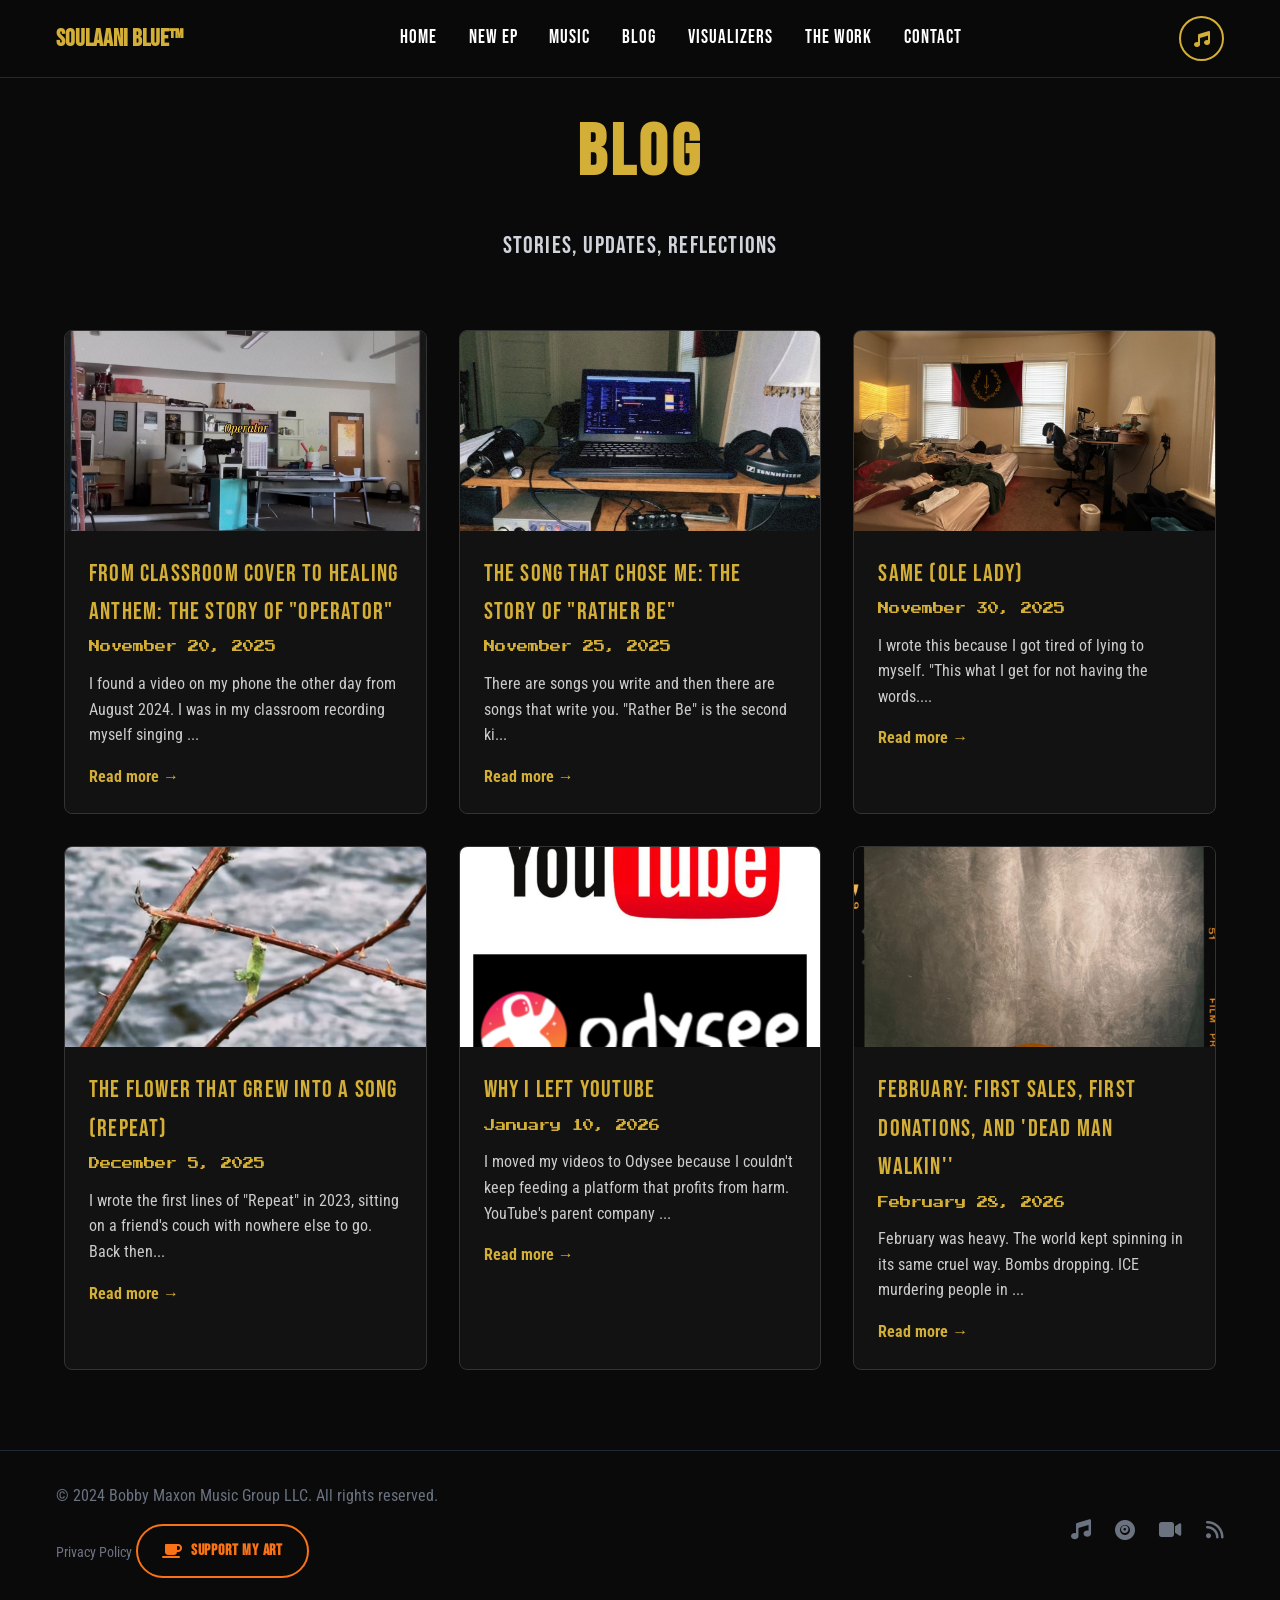
==== commit d78cd112: "Add CONTACT link to navigation in blog.html" ====
--- a/blog.html
+++ b/blog.html
@@ -105,6 +105,7 @@
                 <a href="blog.html" class="nav-link">BLOG</a>
                 <a href="visualizers.html" class="nav-link">VISUALIZERS</a>
                 <a href="work.html" class="nav-link">THE WORK</a>
+                <a href="contact.html" class="nav-link">CONTACT</a>
             </div>
             <div class="nav-social-desktop">
                 <a href="https://audiomack.com/soulaaniblue" target="_blank" class="social-icon" aria-label="Audiomack"><i class="fas fa-music"></i></a>
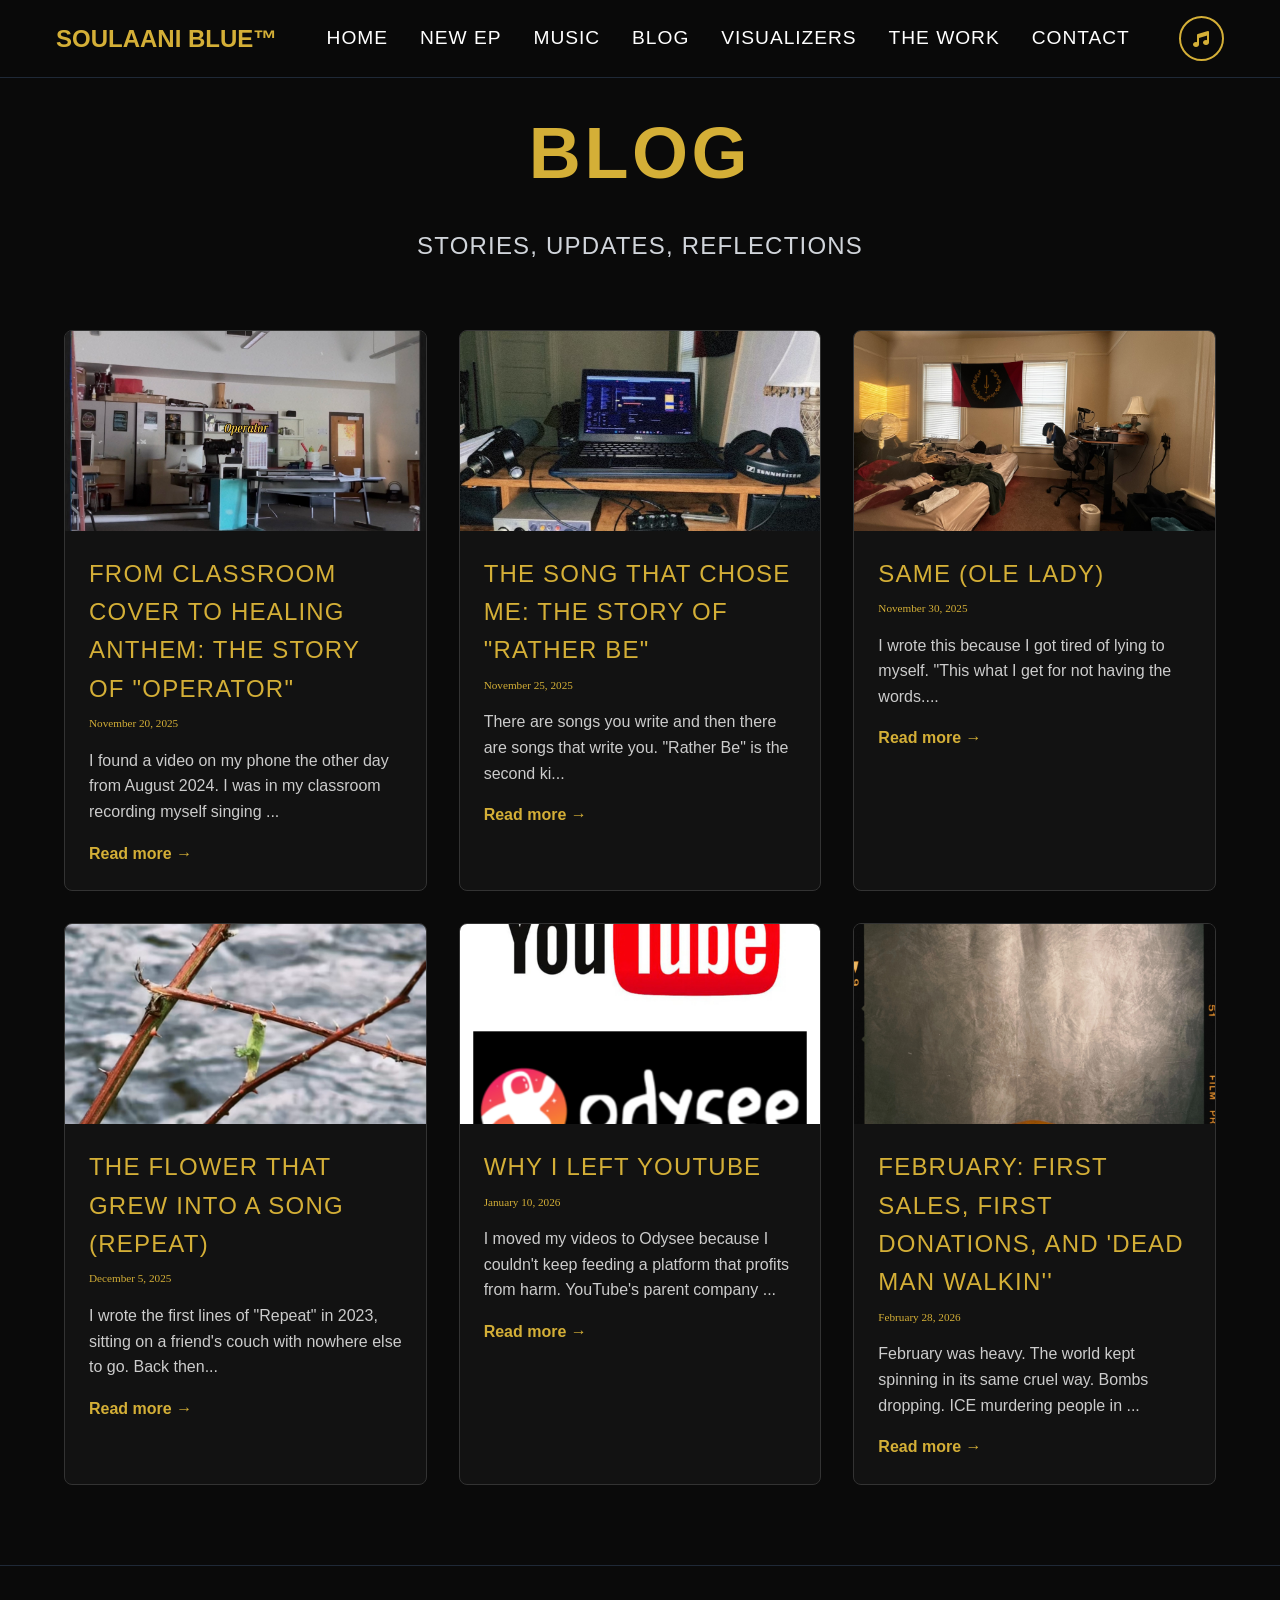
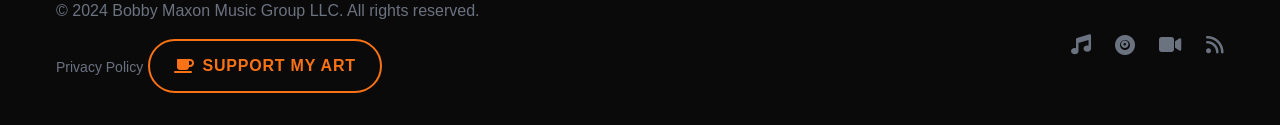
==== commit 914255cc: "Update blog.html" ====
--- a/blog.html
+++ b/blog.html
@@ -3,6 +3,18 @@
 <head>
     <meta charset="UTF-8">
     <meta name="viewport" content="width=device-width, initial-scale=1.0">
+    <meta http-equiv="Content-Security-Policy" content="
+  default-src 'self';
+  script-src 'self' https://cloud.umami.is 'unsafe-inline';
+  style-src 'self' https://fonts.googleapis.com https://cdnjs.cloudflare.com 'unsafe-inline';
+  font-src https://fonts.gstatic.com https://cdnjs.cloudflare.com;
+  img-src 'self' data:;
+  frame-src https://odysee.com;
+  frame-ancestors 'none';
+  base-uri 'self';
+  form-action 'self' https://formspree.io;
+  connect-src 'self' https://cloud.umami.is https://formspree.io;
+">
     <title>Blog - Soulaani Blue</title>
     <meta name="description" content="Stories, updates, and reflections from Soulaani Blue's journey.">
     <link rel="alternate" type="application/rss+xml" title="Soulaani Blue Blog RSS" href="/rss.xml" />
@@ -121,6 +133,7 @@
             <a href="blog.html" class="nav-link">BLOG</a>
             <a href="visualizers.html" class="nav-link">VISUALIZERS</a>
             <a href="work.html" class="nav-link">THE WORK</a>
+            <a href="contact.html" class="nav-link">CONTACT</a>
             <div class="mobile-social">
                 <a href="https://audiomack.com/soulaaniblue" target="_blank" class="social-icon"><i class="fas fa-music"></i></a>
                 <a href="https://rednote.com/Soulaaniblue" target="_blank" class="social-icon"><i class="fas fa-record-vinyl"></i></a>
